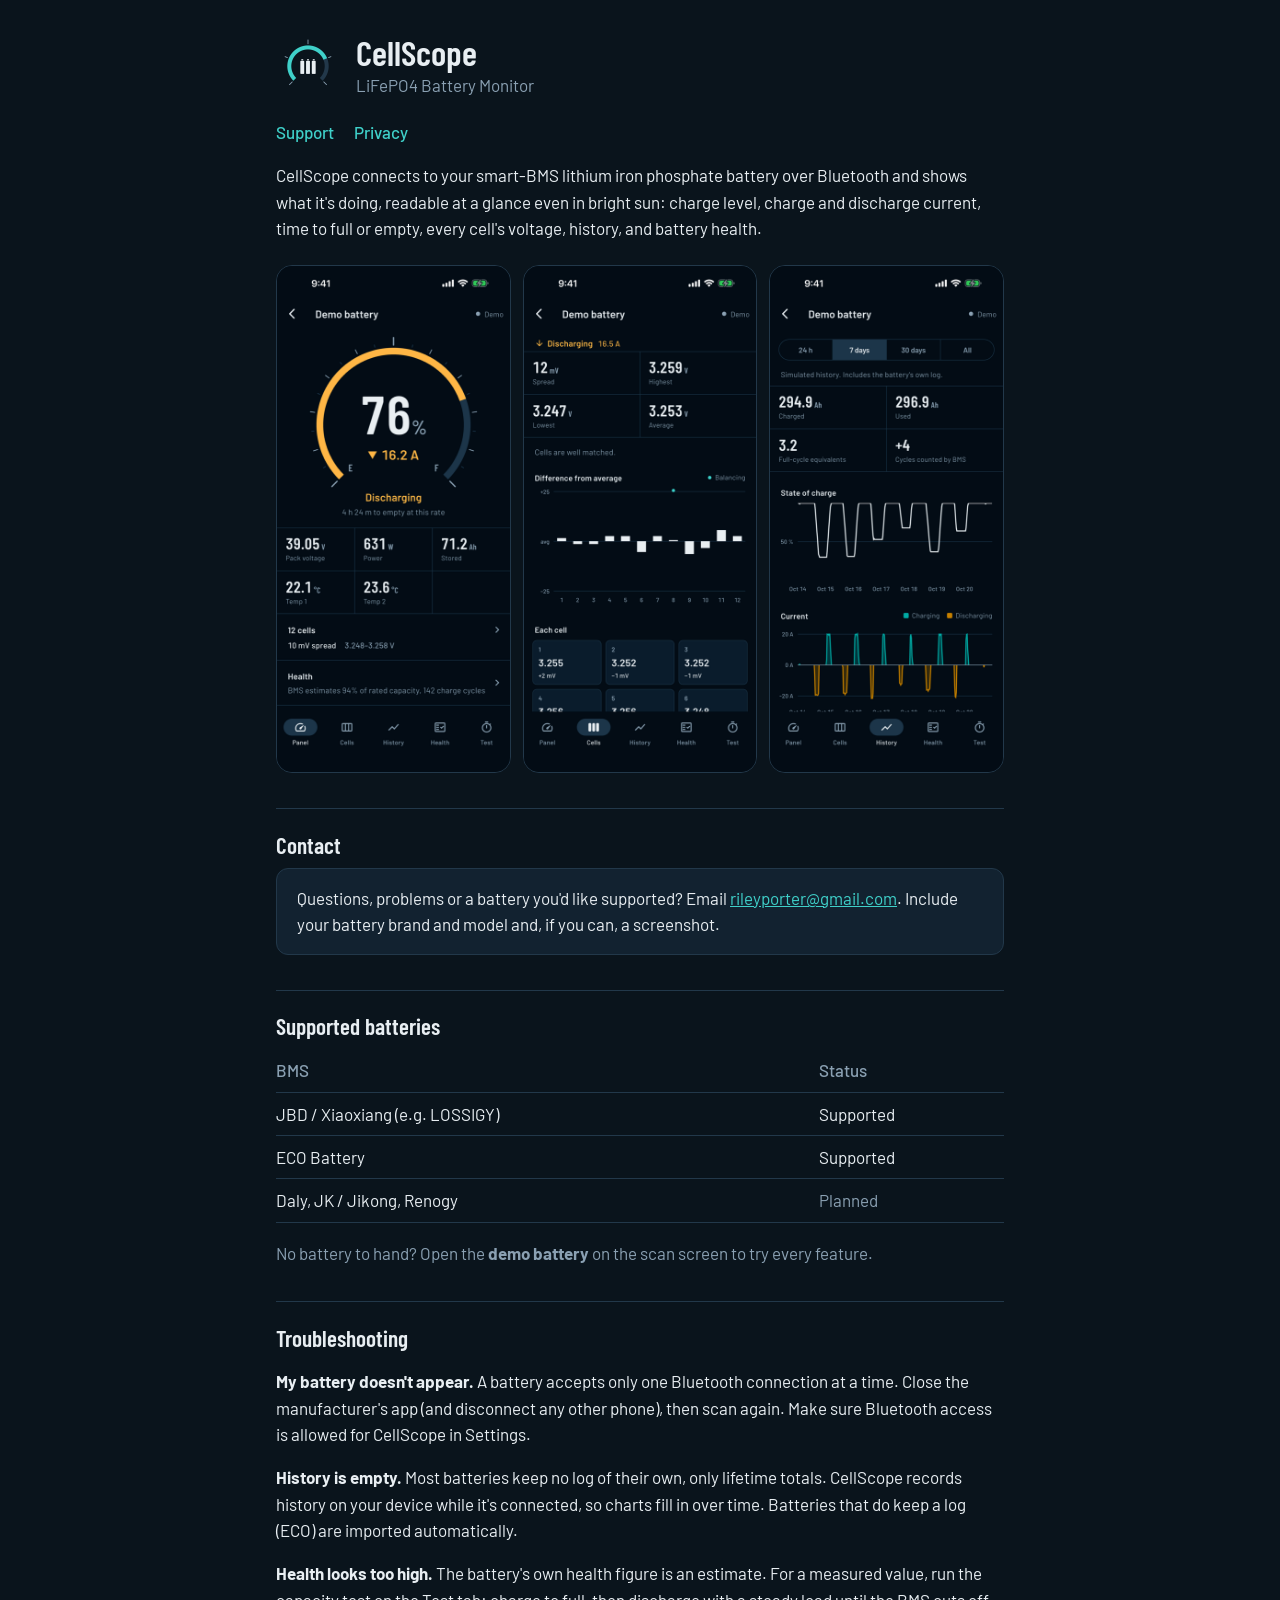
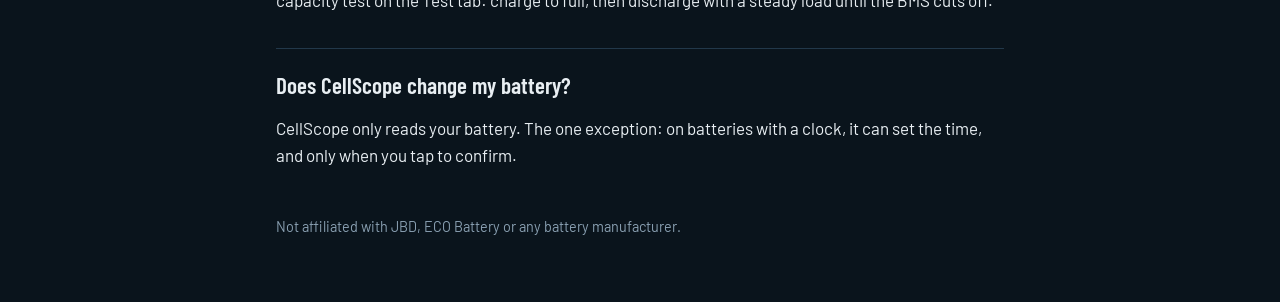
==== index.html @ 3346c952 "CellScope support and privacy pages Co-Authored-By: Claude Opus 5.5 <noreply@anthropic.com>" ====
<!doctype html>
<html lang="en">
<head>
  <meta charset="utf-8">
  <meta name="viewport" content="width=device-width, initial-scale=1">
  <title>CellScope Support</title>
  <meta name="description" content="CellScope reads smart-BMS LiFePO4 batteries over Bluetooth. Help, supported batteries and contact.">
  <link rel="icon" href="img/icon.png">
  <link rel="preconnect" href="https://fonts.googleapis.com">
  <link rel="preconnect" href="https://fonts.gstatic.com" crossorigin>
  <link href="https://fonts.googleapis.com/css2?family=Barlow:wght@400;500;600&family=Barlow+Condensed:wght@600&display=swap" rel="stylesheet">
  <link rel="stylesheet" href="style.css">
</head>
<body>
<main>
  <header>
    <img src="img/icon.png" alt="">
    <div>
      <h1>CellScope</h1>
      <p class="sub">LiFePO4 Battery Monitor</p>
    </div>
  </header>
  <nav><a href="./">Support</a><a href="privacy.html">Privacy</a></nav>

  <p>CellScope connects to your smart-BMS lithium iron phosphate battery over Bluetooth and shows
    what it's doing, readable at a glance even in bright sun: charge level, charge and discharge current,
    time to full or empty, every cell's voltage, history, and battery health.</p>

  <div class="shots">
    <img src="img/1-panel.png" alt="Panel: state-of-charge gauge, current, voltage and temperatures">
    <img src="img/2-cells.png" alt="Cells: each cell's voltage and difference from the average">
    <img src="img/3-history.png" alt="History: state of charge and current over 7 days">
  </div>

  <h2>Contact</h2>
  <div class="card">
    <p style="margin:0">Questions, problems or a battery you'd like supported? Email
      <a href="mailto:rileyporter@gmail.com?subject=CellScope">rileyporter@gmail.com</a>.
      Include your battery brand and model and, if you can, a screenshot.</p>
  </div>

  <h2>Supported batteries</h2>
  <table>
    <tr><th>BMS</th><th>Status</th></tr>
    <tr><td>JBD / Xiaoxiang (e.g. LOSSIGY)</td><td>Supported</td></tr>
    <tr><td>ECO Battery</td><td>Supported</td></tr>
    <tr><td>Daly, JK / Jikong, Renogy</td><td class="muted">Planned</td></tr>
  </table>
  <p class="muted">No battery to hand? Open the <strong>demo battery</strong> on the scan screen to try every feature.</p>

  <h2>Troubleshooting</h2>
  <p><strong>My battery doesn't appear.</strong> A battery accepts only one Bluetooth connection at a time.
    Close the manufacturer's app (and disconnect any other phone), then scan again. Make sure Bluetooth
    access is allowed for CellScope in Settings.</p>
  <p><strong>History is empty.</strong> Most batteries keep no log of their own, only lifetime totals.
    CellScope records history on your device while it's connected, so charts fill in over time.
    Batteries that do keep a log (ECO) are imported automatically.</p>
  <p><strong>Health looks too high.</strong> The battery's own health figure is an estimate. For a measured
    value, run the capacity test on the Test tab: charge to full, then discharge with a steady load until the
    BMS cuts off.</p>

  <h2>Does CellScope change my battery?</h2>
  <p>CellScope only reads your battery. The one exception: on batteries with a clock, it can set the time,
    and only when you tap to confirm.</p>

  <footer>Not affiliated with JBD, ECO Battery or any battery manufacturer.</footer>
</main>
</body>
</html>
---- style.css ----
:root {
  --abyss: #0a141c;
  --bulkhead: #122230;
  --rigging: #22384a;
  --bone: #e8eef2;
  --haze: #8aa0b2;
  --shore: #3fd0c9;
  --amber: #ffb547;
}

* { box-sizing: border-box; }

body {
  margin: 0;
  background: var(--abyss);
  color: var(--bone);
  font: 17px/1.55 "Barlow", system-ui, -apple-system, sans-serif;
  font-variant-numeric: tabular-nums;
}

main { max-width: 760px; margin: 0 auto; padding: 32px 16px 64px; }

header { display: flex; align-items: center; gap: 16px; margin-bottom: 8px; }
header img { width: 64px; height: 64px; border-radius: 14px; }
header a { color: inherit; text-decoration: none; }

h1, h2 { font-family: "Barlow Condensed", "Barlow", sans-serif; font-weight: 600; line-height: 1.15; }
h1 { font-size: 2.2rem; margin: 0; }
h2 { font-size: 1.45rem; margin: 2.2rem 0 0.6rem; border-top: 1px solid var(--rigging); padding-top: 1.4rem; }

.sub { color: var(--haze); margin: 0; }
p, li { color: var(--bone); }
.muted { color: var(--haze); }
a { color: var(--shore); }

nav { display: flex; gap: 20px; margin: 20px 0 8px; }
nav a { text-decoration: none; font-weight: 500; }

.shots { display: grid; grid-template-columns: repeat(3, 1fr); gap: 12px; margin: 24px 0; }
.shots img { width: 100%; height: auto; border-radius: 16px; border: 1px solid var(--rigging); }

.card { background: var(--bulkhead); border: 1px solid var(--rigging); border-radius: 12px; padding: 16px 20px; }

table { width: 100%; border-collapse: collapse; }
td, th { text-align: left; padding: 8px 0; border-bottom: 1px solid var(--rigging); }
th { color: var(--haze); font-weight: 500; }

footer { margin-top: 48px; color: var(--haze); font-size: 0.9rem; }

@media (max-width: 520px) {
  .shots { grid-template-columns: 1fr 1fr; }
  .shots img:last-child { display: none; }
}
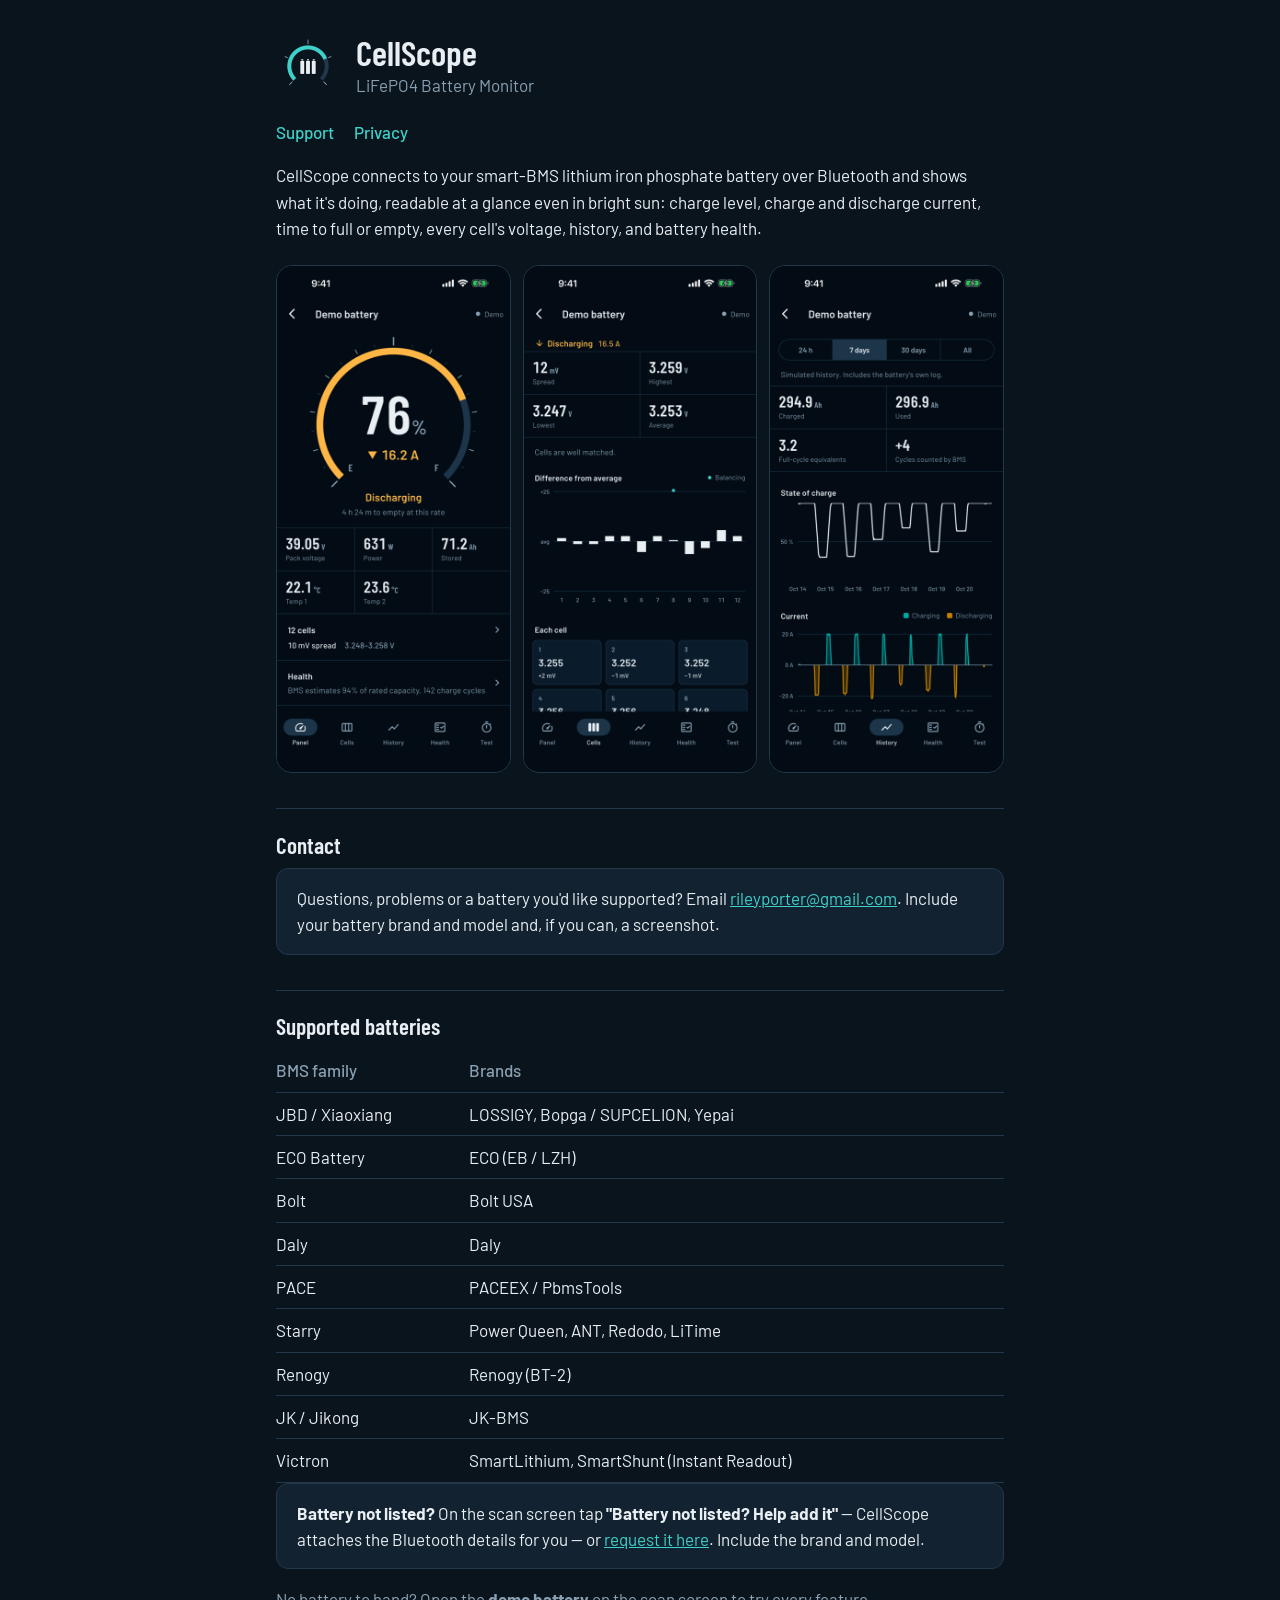
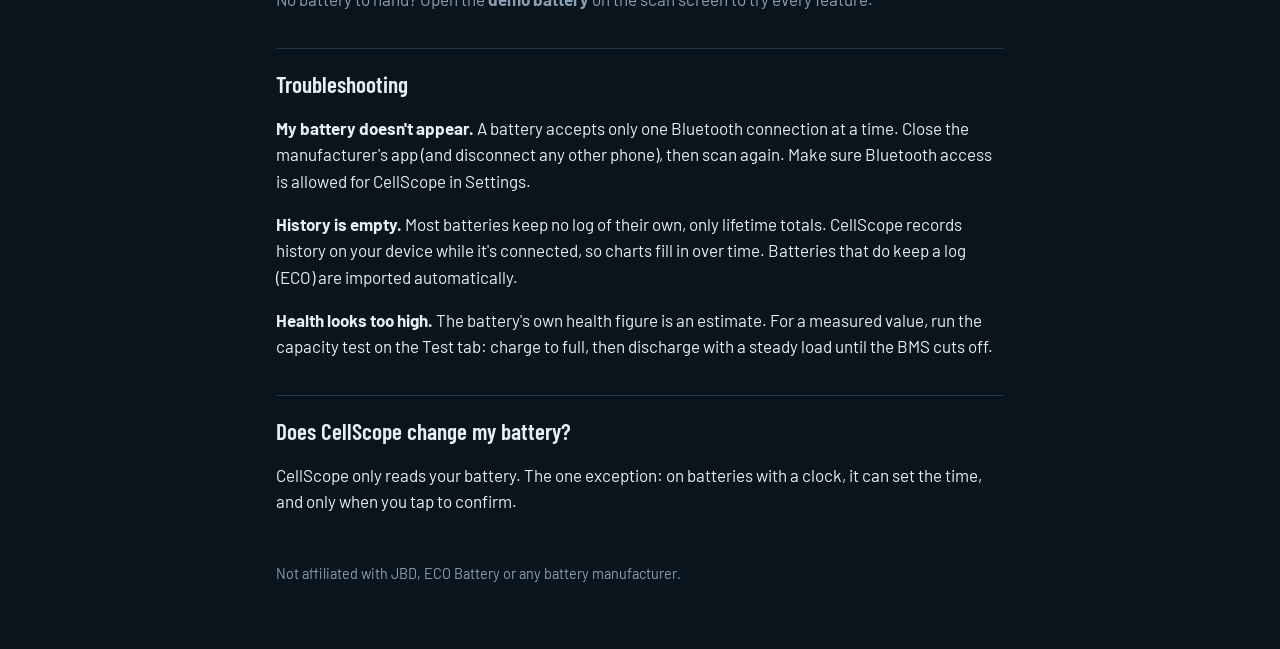
==== commit 3c5b62be: "Update supported-batteries list; add 'request a battery' link Refresh the support page to the nine s" ====
--- a/index.html
+++ b/index.html
@@ -41,11 +41,23 @@
 
   <h2>Supported batteries</h2>
   <table>
-    <tr><th>BMS</th><th>Status</th></tr>
-    <tr><td>JBD / Xiaoxiang (e.g. LOSSIGY)</td><td>Supported</td></tr>
-    <tr><td>ECO Battery</td><td>Supported</td></tr>
-    <tr><td>Daly, JK / Jikong, Renogy</td><td class="muted">Planned</td></tr>
+    <tr><th>BMS family</th><th>Brands</th></tr>
+    <tr><td>JBD / Xiaoxiang</td><td>LOSSIGY, Bopga / SUPCELION, Yepai</td></tr>
+    <tr><td>ECO Battery</td><td>ECO (EB / LZH)</td></tr>
+    <tr><td>Bolt</td><td>Bolt USA</td></tr>
+    <tr><td>Daly</td><td>Daly</td></tr>
+    <tr><td>PACE</td><td>PACEEX / PbmsTools</td></tr>
+    <tr><td>Starry</td><td>Power Queen, ANT, Redodo, LiTime</td></tr>
+    <tr><td>Renogy</td><td>Renogy (BT-2)</td></tr>
+    <tr><td>JK / Jikong</td><td>JK-BMS</td></tr>
+    <tr><td>Victron</td><td>SmartLithium, SmartShunt (Instant Readout)</td></tr>
   </table>
+  <div class="card">
+    <p style="margin:0"><strong>Battery not listed?</strong> On the scan screen tap
+      <strong>"Battery not listed? Help add it"</strong> — CellScope attaches the Bluetooth details for you —
+      or <a href="https://github.com/ril3y/cellscope-site/issues/new?template=battery-support.yml">request it here</a>.
+      Include the brand and model.</p>
+  </div>
   <p class="muted">No battery to hand? Open the <strong>demo battery</strong> on the scan screen to try every feature.</p>
 
   <h2>Troubleshooting</h2>
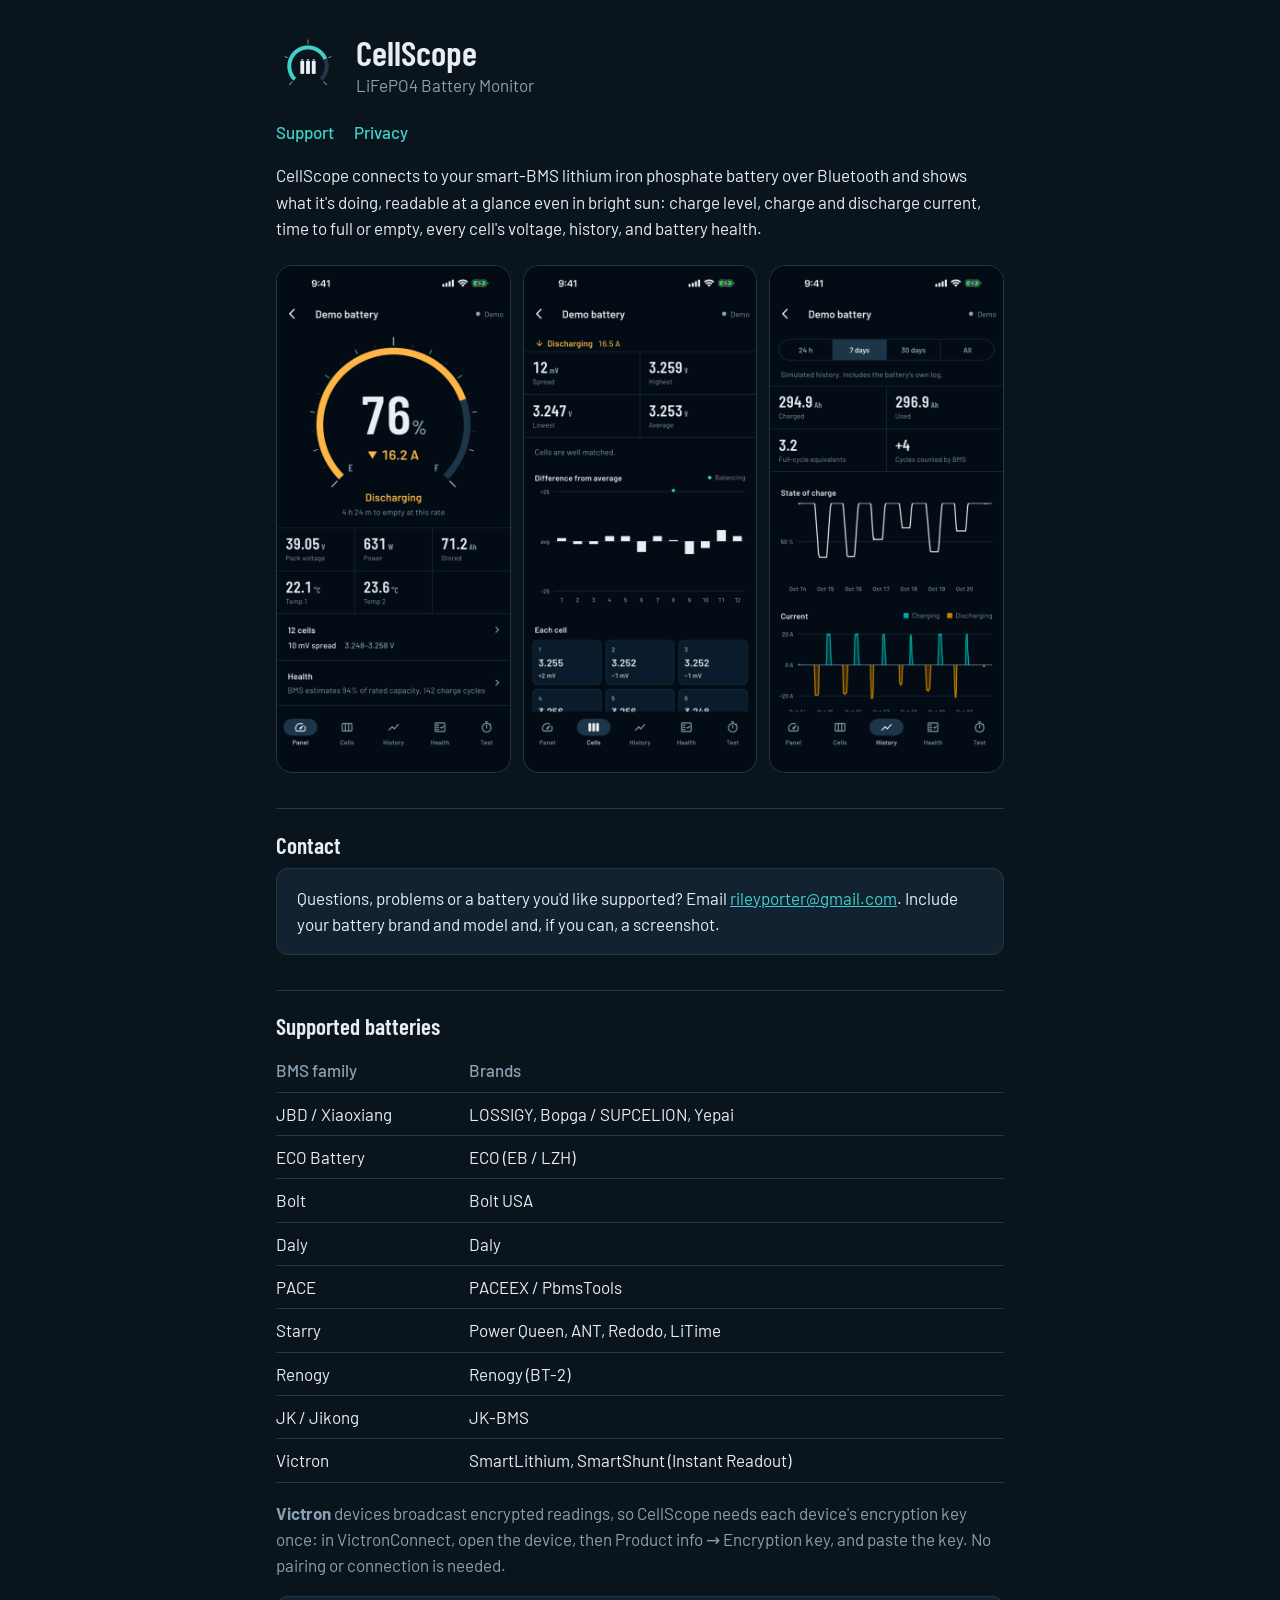
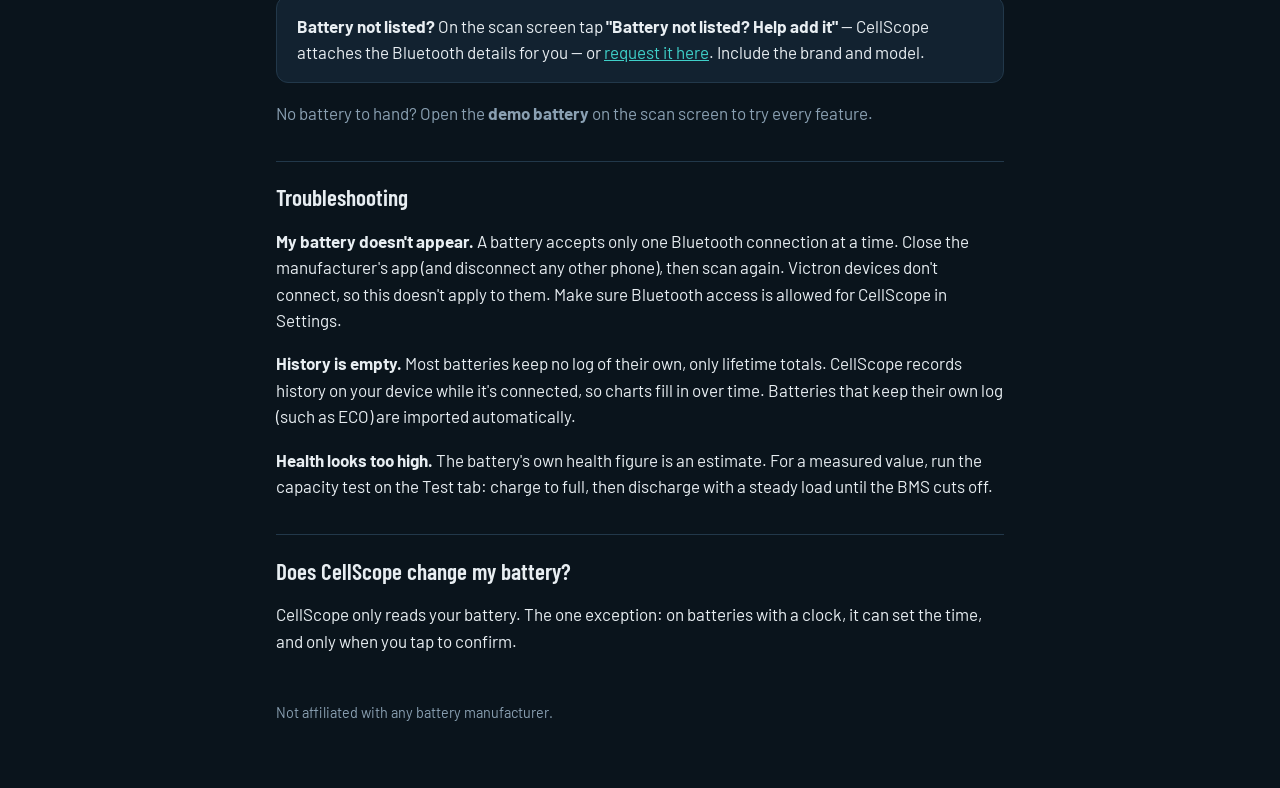
==== commit d22c4fac: "Privacy: cover the report-a-battery flow and Victron keys; support: Victron key help Co-Authored-By:" ====
--- a/index.html
+++ b/index.html
@@ -52,6 +52,9 @@
     <tr><td>JK / Jikong</td><td>JK-BMS</td></tr>
     <tr><td>Victron</td><td>SmartLithium, SmartShunt (Instant Readout)</td></tr>
   </table>
+  <p class="muted"><strong>Victron</strong> devices broadcast encrypted readings, so CellScope needs each device's
+    encryption key once: in VictronConnect, open the device, then Product info → Encryption key, and paste the key.
+    No pairing or connection is needed.</p>
   <div class="card">
     <p style="margin:0"><strong>Battery not listed?</strong> On the scan screen tap
       <strong>"Battery not listed? Help add it"</strong> — CellScope attaches the Bluetooth details for you —
@@ -62,11 +65,11 @@
 
   <h2>Troubleshooting</h2>
   <p><strong>My battery doesn't appear.</strong> A battery accepts only one Bluetooth connection at a time.
-    Close the manufacturer's app (and disconnect any other phone), then scan again. Make sure Bluetooth
+    Close the manufacturer's app (and disconnect any other phone), then scan again. Victron devices don't connect, so this doesn't apply to them. Make sure Bluetooth
     access is allowed for CellScope in Settings.</p>
   <p><strong>History is empty.</strong> Most batteries keep no log of their own, only lifetime totals.
     CellScope records history on your device while it's connected, so charts fill in over time.
-    Batteries that do keep a log (ECO) are imported automatically.</p>
+    Batteries that keep their own log (such as ECO) are imported automatically.</p>
   <p><strong>Health looks too high.</strong> The battery's own health figure is an estimate. For a measured
     value, run the capacity test on the Test tab: charge to full, then discharge with a steady load until the
     BMS cuts off.</p>
@@ -75,7 +78,7 @@
   <p>CellScope only reads your battery. The one exception: on batteries with a clock, it can set the time,
     and only when you tap to confirm.</p>
 
-  <footer>Not affiliated with JBD, ECO Battery or any battery manufacturer.</footer>
+  <footer>Not affiliated with any battery manufacturer.</footer>
 </main>
 </body>
 </html>
